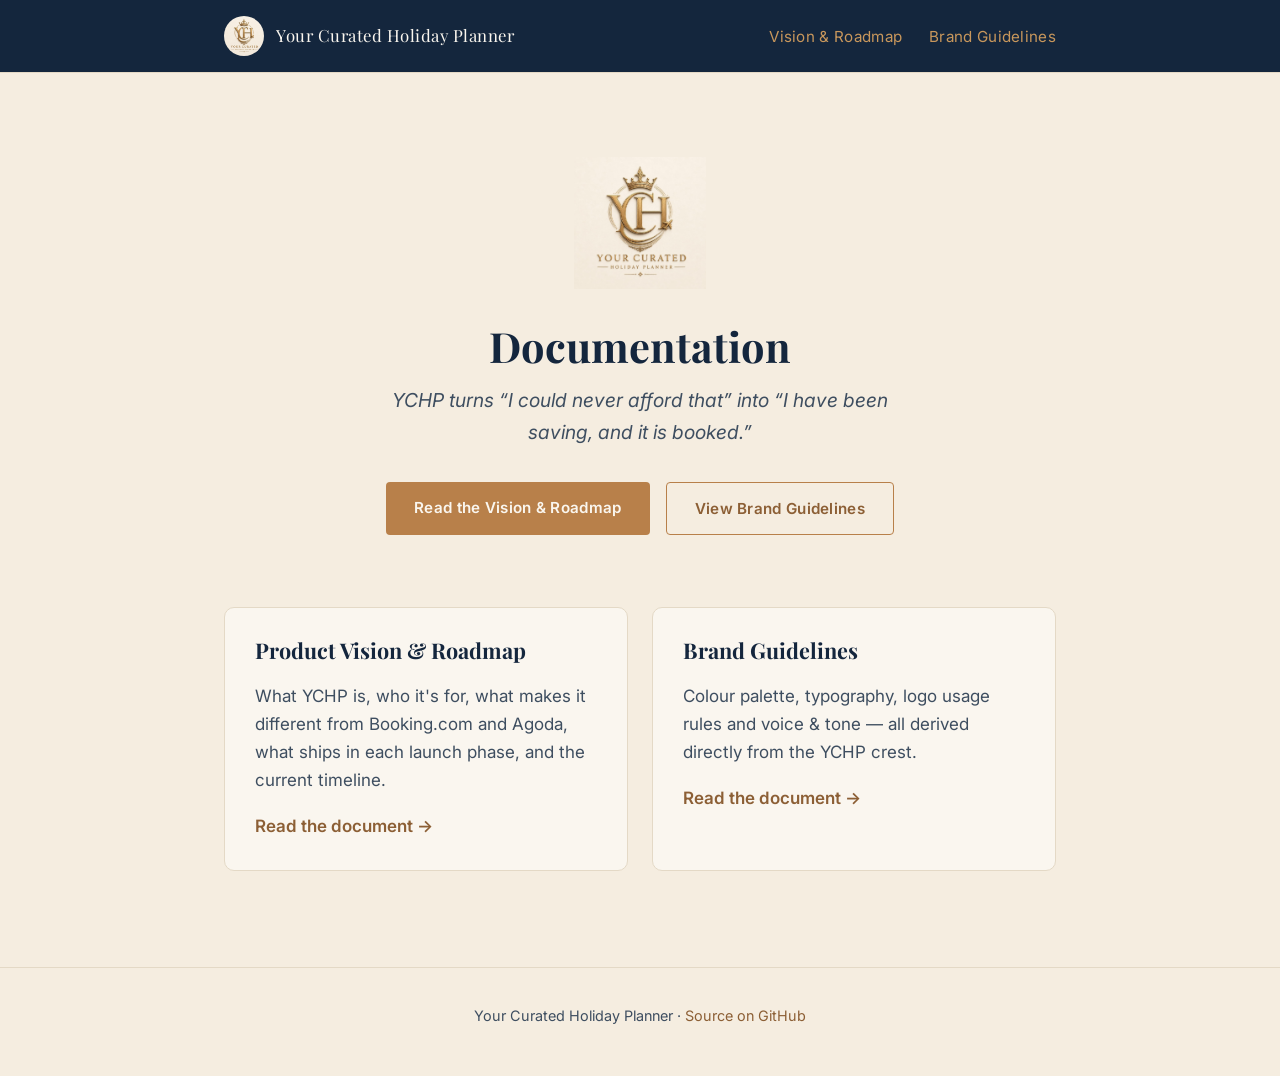
==== site/index.html @ a9d8d068 "Add GitHub Pages site and deployment workflow Publishes the product vision/roadmap and brand guideli" ====
<!doctype html>
<html lang="en">
<head>
<meta charset="utf-8">
<meta name="viewport" content="width=device-width, initial-scale=1">
<title>YCHP — Your Curated Holiday Planner</title>
<meta name="description" content="Documentation for Your Curated Holiday Planner: product vision, roadmap and brand guidelines.">
<link rel="icon" href="assets/logo.jpg">
<link rel="preconnect" href="https://fonts.googleapis.com">
<link rel="preconnect" href="https://fonts.gstatic.com" crossorigin>
<link href="https://fonts.googleapis.com/css2?family=Playfair+Display:wght@600;700&family=Inter:wght@400;500;600;700&display=swap" rel="stylesheet">
<link rel="stylesheet" href="styles.css">
</head>
<body>

<header class="site">
  <div class="wrap">
    <div class="brand-mark">
      <img src="assets/logo.jpg" alt="YCHP crest">
      <span>Your Curated Holiday Planner</span>
    </div>
    <nav class="site">
      <a href="vision-roadmap.html">Vision &amp; Roadmap</a>
      <a href="brand-guidelines.html">Brand Guidelines</a>
    </nav>
  </div>
</header>

<section class="hero">
  <img class="crest" src="assets/logo.jpg" alt="YCHP crest">
  <h1>Documentation</h1>
  <p class="lede">YCHP turns &ldquo;I could never afford that&rdquo; into &ldquo;I have been saving, and it is booked.&rdquo;</p>
  <div class="cta-row">
    <a class="btn btn-primary" href="vision-roadmap.html">Read the Vision &amp; Roadmap</a>
    <a class="btn btn-outline" href="brand-guidelines.html">View Brand Guidelines</a>
  </div>
</section>

<div class="card-grid">
  <div class="card">
    <h2>Product Vision &amp; Roadmap</h2>
    <p>What YCHP is, who it's for, what makes it different from Booking.com and Agoda, what ships in each launch phase, and the current timeline.</p>
    <a class="link" href="vision-roadmap.html">Read the document</a>
  </div>
  <div class="card">
    <h2>Brand Guidelines</h2>
    <p>Colour palette, typography, logo usage rules and voice &amp; tone — all derived directly from the YCHP crest.</p>
    <a class="link" href="brand-guidelines.html">Read the document</a>
  </div>
</div>

<footer class="site">
  Your Curated Holiday Planner &middot; <a href="https://github.com/Delviss/YCHP">Source on GitHub</a>
</footer>

</body>
</html>
---- site/styles.css ----
:root {
  --gold: #B8804A;
  --gold-deep: #8C5F35;
  --gold-light: #C8975C;
  --navy: #14263D;
  --ink-70: #3E4E60;
  --ivory: #F5EDE0;
  --warm-white: #FAF6EF;
  --hairline: #E4D9C6;
  --max-width: 880px;
}

* { box-sizing: border-box; }

html { scroll-behavior: smooth; }

body {
  margin: 0;
  background: var(--ivory);
  color: var(--navy);
  font-family: "Inter", -apple-system, BlinkMacSystemFont, "Segoe UI", sans-serif;
  line-height: 1.65;
  font-size: 17px;
}

h1, h2, h3, .display {
  font-family: "Playfair Display", Georgia, serif;
  color: var(--navy);
  line-height: 1.2;
  font-weight: 700;
}

a { color: var(--gold-deep); text-decoration: none; }
a:hover { text-decoration: underline; }

.wrap {
  max-width: var(--max-width);
  margin: 0 auto;
  padding: 0 24px;
}

/* Header */
header.site {
  background: var(--navy);
  border-bottom: 1px solid var(--hairline);
}
header.site .wrap {
  display: flex;
  align-items: center;
  justify-content: space-between;
  padding-top: 16px;
  padding-bottom: 16px;
  flex-wrap: wrap;
  gap: 12px;
}
.brand-mark {
  display: flex;
  align-items: center;
  gap: 12px;
  color: var(--warm-white);
}
.brand-mark img { height: 40px; width: 40px; border-radius: 50%; }
.brand-mark span {
  font-family: "Playfair Display", Georgia, serif;
  font-size: 1.05rem;
  letter-spacing: 0.03em;
}
nav.site a {
  color: var(--gold-light);
  margin-left: 22px;
  font-size: 0.95rem;
  letter-spacing: 0.02em;
}
nav.site a:hover { color: var(--warm-white); }

/* Hero */
.hero {
  text-align: center;
  padding: 84px 24px 64px;
}
.hero img.crest { width: 132px; margin-bottom: 24px; }
.hero h1 { font-size: 2.6rem; margin: 0 0 14px; }
.hero p.lede {
  font-size: 1.2rem;
  color: var(--ink-70);
  max-width: 560px;
  margin: 0 auto 34px;
  font-style: italic;
}
.hero .cta-row {
  display: flex;
  gap: 16px;
  justify-content: center;
  flex-wrap: wrap;
}

.btn {
  display: inline-block;
  padding: 13px 28px;
  border-radius: 4px;
  font-weight: 600;
  font-size: 0.95rem;
  letter-spacing: 0.02em;
}
.btn-primary { background: var(--gold); color: var(--warm-white); }
.btn-primary:hover { background: var(--gold-deep); text-decoration: none; }
.btn-outline { border: 1px solid var(--gold); color: var(--gold-deep); }
.btn-outline:hover { background: rgba(184,128,74,0.08); text-decoration: none; }

/* Cards for index */
.card-grid {
  display: grid;
  grid-template-columns: 1fr 1fr;
  gap: 24px;
  padding: 8px 24px 96px;
  max-width: var(--max-width);
  margin: 0 auto;
}
@media (max-width: 640px) { .card-grid { grid-template-columns: 1fr; } }

.card {
  background: var(--warm-white);
  border: 1px solid var(--hairline);
  border-radius: 10px;
  padding: 30px;
}
.card h2 { font-size: 1.35rem; margin-top: 0; }
.card p { color: var(--ink-70); margin-bottom: 18px; }
.card a.link { font-weight: 600; }
.card a.link::after { content: " →"; }

/* Page shell (inner pages) */
main.page {
  max-width: var(--max-width);
  margin: 0 auto;
  padding: 56px 24px 100px;
}
main.page h1 { font-size: 2.1rem; margin-bottom: 6px; }
main.page .kicker {
  text-transform: uppercase;
  letter-spacing: 0.12em;
  font-size: 0.78rem;
  color: var(--gold-deep);
  font-weight: 700;
  margin-bottom: 10px;
}
main.page .subtitle { color: var(--ink-70); margin-bottom: 40px; font-size: 1.05rem; }

main.page h2 {
  font-size: 1.5rem;
  margin-top: 52px;
  padding-top: 8px;
  border-top: 1px solid var(--hairline);
}
main.page h2:first-of-type { border-top: none; margin-top: 32px; }
main.page h3 { font-size: 1.15rem; margin-top: 30px; }

main.page blockquote {
  margin: 28px 0;
  padding: 20px 24px;
  background: var(--warm-white);
  border-left: 4px solid var(--gold);
  border-radius: 6px;
  font-family: "Playfair Display", Georgia, serif;
  font-size: 1.2rem;
  font-style: italic;
  color: var(--navy);
}

main.page table {
  width: 100%;
  border-collapse: collapse;
  margin: 20px 0 8px;
  font-size: 0.95rem;
}
main.page th, main.page td {
  text-align: left;
  padding: 10px 14px;
  border-bottom: 1px solid var(--hairline);
  vertical-align: top;
}
main.page th {
  color: var(--gold-deep);
  font-size: 0.8rem;
  text-transform: uppercase;
  letter-spacing: 0.06em;
}

main.page ul, main.page ol { padding-left: 22px; }
main.page li { margin-bottom: 8px; }

main.page code {
  background: var(--warm-white);
  border: 1px solid var(--hairline);
  border-radius: 4px;
  padding: 1px 6px;
  font-size: 0.88em;
}

.note {
  background: var(--warm-white);
  border: 1px solid var(--hairline);
  border-radius: 8px;
  padding: 16px 20px;
  margin: 22px 0;
  font-size: 0.95rem;
  color: var(--ink-70);
}

/* Swatches */
.swatch-grid {
  display: grid;
  grid-template-columns: repeat(auto-fill, minmax(160px, 1fr));
  gap: 18px;
  margin: 24px 0 8px;
}
.swatch {
  border: 1px solid var(--hairline);
  border-radius: 10px;
  overflow: hidden;
  background: var(--warm-white);
}
.swatch .fill { height: 72px; }
.swatch .meta { padding: 12px 14px; }
.swatch .meta .name { font-weight: 600; font-size: 0.92rem; }
.swatch .meta .hex { font-size: 0.82rem; color: var(--ink-70); font-family: monospace; }

.type-sample {
  border: 1px solid var(--hairline);
  border-radius: 10px;
  padding: 24px;
  margin: 16px 0;
  background: var(--warm-white);
}
.type-sample .label {
  text-transform: uppercase;
  letter-spacing: 0.08em;
  font-size: 0.72rem;
  color: var(--gold-deep);
  font-weight: 700;
  margin-bottom: 10px;
}
.type-sample .serif-demo { font-family: "Playfair Display", Georgia, serif; font-size: 2rem; }
.type-sample .sans-demo { font-family: "Inter", sans-serif; font-size: 1.1rem; }

.crest-frame {
  text-align: center;
  margin: 24px 0 32px;
}
.crest-frame img {
  width: 200px;
  border-radius: 12px;
  border: 1px solid var(--hairline);
  background: var(--ivory);
  padding: 16px;
}

/* Footer */
footer.site {
  border-top: 1px solid var(--hairline);
  padding: 36px 24px 48px;
  text-align: center;
  color: var(--ink-70);
  font-size: 0.9rem;
}
footer.site a { color: var(--gold-deep); }
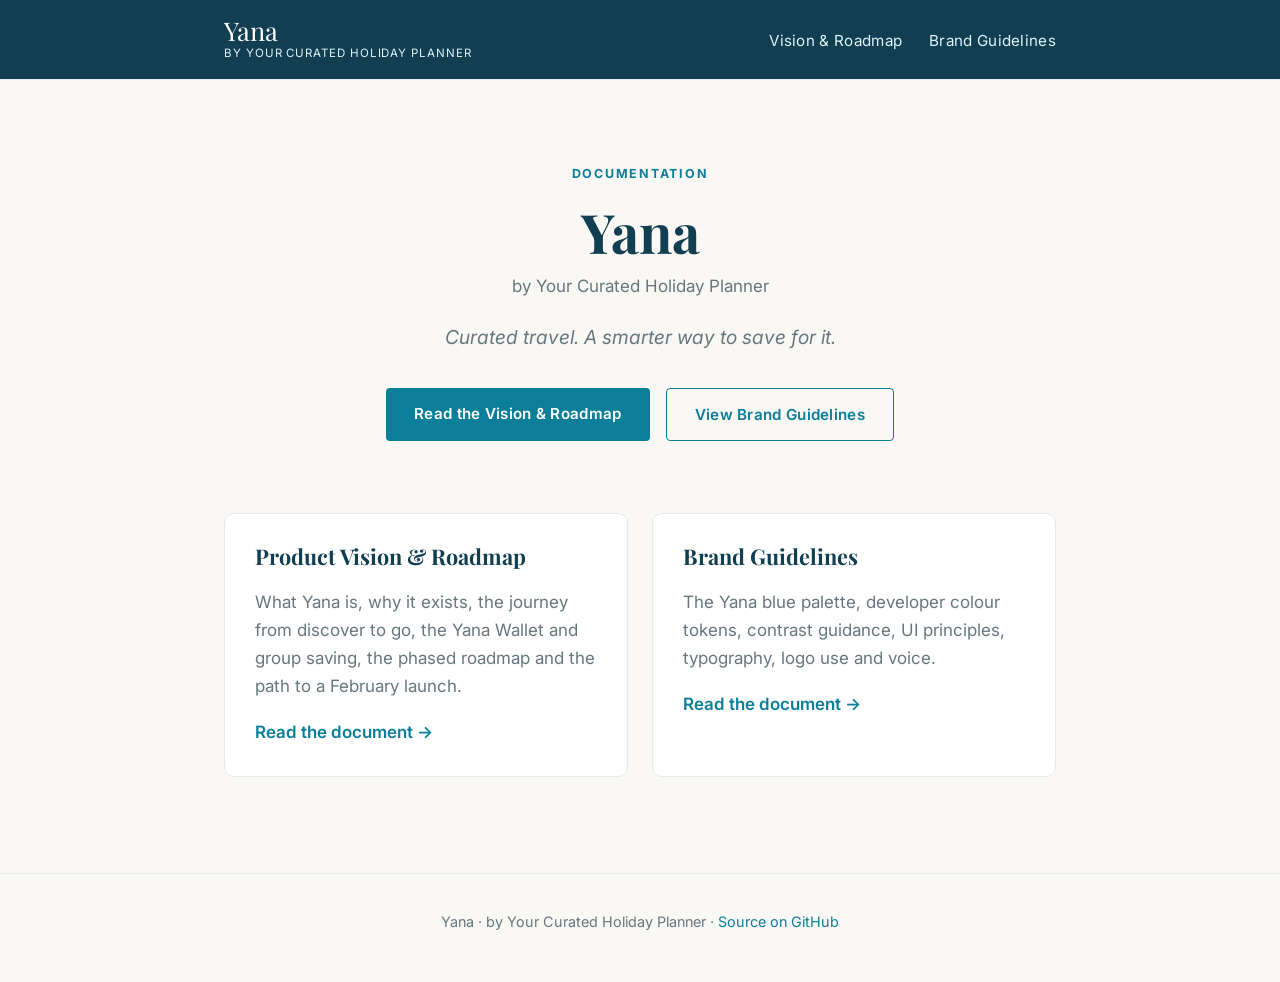
==== commit 021a7413: "Update docs to the Yana Product Vision & Roadmap v1.0 Rebrand the product documentation as Yana by Y" ====
--- a/site/index.html
+++ b/site/index.html
@@ -3,8 +3,8 @@
 <head>
 <meta charset="utf-8">
 <meta name="viewport" content="width=device-width, initial-scale=1">
-<title>YCHP — Your Curated Holiday Planner</title>
-<meta name="description" content="Documentation for Your Curated Holiday Planner: product vision, roadmap and brand guidelines.">
+<title>Yana — by Your Curated Holiday Planner</title>
+<meta name="description" content="Documentation for Yana by Your Curated Holiday Planner: product vision, roadmap and brand guidelines.">
 <link rel="icon" href="assets/logo.jpg">
 <link rel="preconnect" href="https://fonts.googleapis.com">
 <link rel="preconnect" href="https://fonts.gstatic.com" crossorigin>
@@ -15,10 +15,10 @@
 
 <header class="site">
   <div class="wrap">
-    <div class="brand-mark">
-      <img src="assets/logo.jpg" alt="YCHP crest">
-      <span>Your Curated Holiday Planner</span>
-    </div>
+    <a class="brand-mark" href="index.html">
+      <span class="wordmark">Yana</span>
+      <span class="endorse">by Your Curated Holiday Planner</span>
+    </a>
     <nav class="site">
       <a href="vision-roadmap.html">Vision &amp; Roadmap</a>
       <a href="brand-guidelines.html">Brand Guidelines</a>
@@ -27,9 +27,10 @@
 </header>
 
 <section class="hero">
-  <img class="crest" src="assets/logo.jpg" alt="YCHP crest">
-  <h1>Documentation</h1>
-  <p class="lede">YCHP turns &ldquo;I could never afford that&rdquo; into &ldquo;I have been saving, and it is booked.&rdquo;</p>
+  <div class="eyebrow">Documentation</div>
+  <h1>Yana</h1>
+  <p class="endorse-line">by Your Curated Holiday Planner</p>
+  <p class="lede">Curated travel. A smarter way to save for it.</p>
   <div class="cta-row">
     <a class="btn btn-primary" href="vision-roadmap.html">Read the Vision &amp; Roadmap</a>
     <a class="btn btn-outline" href="brand-guidelines.html">View Brand Guidelines</a>
@@ -39,18 +40,18 @@
 <div class="card-grid">
   <div class="card">
     <h2>Product Vision &amp; Roadmap</h2>
-    <p>What YCHP is, who it's for, what makes it different from Booking.com and Agoda, what ships in each launch phase, and the current timeline.</p>
+    <p>What Yana is, why it exists, the journey from discover to go, the Yana Wallet and group saving, the phased roadmap and the path to a February launch.</p>
     <a class="link" href="vision-roadmap.html">Read the document</a>
   </div>
   <div class="card">
     <h2>Brand Guidelines</h2>
-    <p>Colour palette, typography, logo usage rules and voice &amp; tone — all derived directly from the YCHP crest.</p>
+    <p>The Yana blue palette, developer colour tokens, contrast guidance, UI principles, typography, logo use and voice.</p>
     <a class="link" href="brand-guidelines.html">Read the document</a>
   </div>
 </div>
 
 <footer class="site">
-  Your Curated Holiday Planner &middot; <a href="https://github.com/Delviss/YCHP">Source on GitHub</a>
+  Yana &middot; by Your Curated Holiday Planner &middot; <a href="https://github.com/Delviss/YCHP">Source on GitHub</a>
 </footer>
 
 </body>
--- a/site/styles.css
+++ b/site/styles.css
@@ -1,12 +1,15 @@
 :root {
-  --gold: #B8804A;
-  --gold-deep: #8C5F35;
-  --gold-light: #C8975C;
-  --navy: #14263D;
-  --ink-70: #3E4E60;
-  --ivory: #F5EDE0;
-  --warm-white: #FAF6EF;
-  --hairline: #E4D9C6;
+  /* Yana colour tokens (see docs/brand/brand-guidelines.md) */
+  --brand-primary: #18A6C9;
+  --brand-primary-strong: #0B7E99;
+  --brand-deep: #123E52;
+  --brand-tint: #DDF4F8;
+  --brand-sand: #E8D8C3;
+  --surface-background: #FAF8F4;
+  --surface-card: #FFFFFF;
+  --text-primary: #19282E;
+  --text-secondary: #66777D;
+  --border-default: #E5EBED;
   --max-width: 880px;
 }
 
@@ -16,8 +19,8 @@
 
 body {
   margin: 0;
-  background: var(--ivory);
-  color: var(--navy);
+  background: var(--surface-background);
+  color: var(--text-primary);
   font-family: "Inter", -apple-system, BlinkMacSystemFont, "Segoe UI", sans-serif;
   line-height: 1.65;
   font-size: 17px;
@@ -25,12 +28,12 @@
 
 h1, h2, h3, .display {
   font-family: "Playfair Display", Georgia, serif;
-  color: var(--navy);
+  color: var(--brand-deep);
   line-height: 1.2;
   font-weight: 700;
 }
 
-a { color: var(--gold-deep); text-decoration: none; }
+a { color: var(--brand-primary-strong); text-decoration: none; }
 a:hover { text-decoration: underline; }
 
 .wrap {
@@ -41,8 +44,8 @@
 
 /* Header */
 header.site {
-  background: var(--navy);
-  border-bottom: 1px solid var(--hairline);
+  background: var(--brand-deep);
+  border-bottom: 1px solid var(--border-default);
 }
 header.site .wrap {
   display: flex;
@@ -57,32 +60,48 @@
   display: flex;
   align-items: center;
   gap: 12px;
-  color: var(--warm-white);
-}
-.brand-mark img { height: 40px; width: 40px; border-radius: 50%; }
-.brand-mark span {
+  color: var(--surface-card);
+}
+.brand-mark { flex-direction: column; align-items: flex-start; gap: 0; }
+.brand-mark:hover { text-decoration: none; }
+.brand-mark .wordmark {
   font-family: "Playfair Display", Georgia, serif;
-  font-size: 1.05rem;
-  letter-spacing: 0.03em;
+  font-size: 1.6rem;
+  line-height: 1.1;
+  color: #FFFFFF;
+}
+.brand-mark .endorse {
+  font-size: 0.72rem;
+  letter-spacing: 0.08em;
+  text-transform: uppercase;
+  color: var(--brand-tint);
 }
 nav.site a {
-  color: var(--gold-light);
+  color: var(--brand-tint);
   margin-left: 22px;
   font-size: 0.95rem;
   letter-spacing: 0.02em;
 }
-nav.site a:hover { color: var(--warm-white); }
+nav.site a:hover { color: #FFFFFF; }
 
 /* Hero */
 .hero {
   text-align: center;
   padding: 84px 24px 64px;
 }
-.hero img.crest { width: 132px; margin-bottom: 24px; }
-.hero h1 { font-size: 2.6rem; margin: 0 0 14px; }
+.hero .eyebrow {
+  text-transform: uppercase;
+  letter-spacing: 0.14em;
+  font-size: 0.78rem;
+  font-weight: 700;
+  color: var(--brand-primary-strong);
+  margin-bottom: 14px;
+}
+.hero h1 { font-size: 3.4rem; margin: 0 0 8px; }
+.hero .endorse-line { color: var(--text-secondary); margin: 0 0 22px; }
 .hero p.lede {
   font-size: 1.2rem;
-  color: var(--ink-70);
+  color: var(--text-secondary);
   max-width: 560px;
   margin: 0 auto 34px;
   font-style: italic;
@@ -102,10 +121,10 @@
   font-size: 0.95rem;
   letter-spacing: 0.02em;
 }
-.btn-primary { background: var(--gold); color: var(--warm-white); }
-.btn-primary:hover { background: var(--gold-deep); text-decoration: none; }
-.btn-outline { border: 1px solid var(--gold); color: var(--gold-deep); }
-.btn-outline:hover { background: rgba(184,128,74,0.08); text-decoration: none; }
+.btn-primary { background: var(--brand-primary-strong); color: var(--surface-card); }
+.btn-primary:hover { background: var(--brand-primary-strong); text-decoration: none; }
+.btn-outline { border: 1px solid var(--brand-primary-strong); color: var(--brand-primary-strong); }
+.btn-outline:hover { background: var(--brand-tint); text-decoration: none; }
 
 /* Cards for index */
 .card-grid {
@@ -119,13 +138,13 @@
 @media (max-width: 640px) { .card-grid { grid-template-columns: 1fr; } }
 
 .card {
-  background: var(--warm-white);
-  border: 1px solid var(--hairline);
+  background: var(--surface-card);
+  border: 1px solid var(--border-default);
   border-radius: 10px;
   padding: 30px;
 }
 .card h2 { font-size: 1.35rem; margin-top: 0; }
-.card p { color: var(--ink-70); margin-bottom: 18px; }
+.card p { color: var(--text-secondary); margin-bottom: 18px; }
 .card a.link { font-weight: 600; }
 .card a.link::after { content: " →"; }
 
@@ -140,17 +159,17 @@
   text-transform: uppercase;
   letter-spacing: 0.12em;
   font-size: 0.78rem;
-  color: var(--gold-deep);
+  color: var(--brand-primary-strong);
   font-weight: 700;
   margin-bottom: 10px;
 }
-main.page .subtitle { color: var(--ink-70); margin-bottom: 40px; font-size: 1.05rem; }
+main.page .subtitle { color: var(--text-secondary); margin-bottom: 40px; font-size: 1.05rem; }
 
 main.page h2 {
   font-size: 1.5rem;
   margin-top: 52px;
   padding-top: 8px;
-  border-top: 1px solid var(--hairline);
+  border-top: 1px solid var(--border-default);
 }
 main.page h2:first-of-type { border-top: none; margin-top: 32px; }
 main.page h3 { font-size: 1.15rem; margin-top: 30px; }
@@ -158,14 +177,16 @@
 main.page blockquote {
   margin: 28px 0;
   padding: 20px 24px;
-  background: var(--warm-white);
-  border-left: 4px solid var(--gold);
+  background: var(--brand-tint);
+  border-left: 4px solid var(--brand-primary);
   border-radius: 6px;
-  font-family: "Playfair Display", Georgia, serif;
-  font-size: 1.2rem;
-  font-style: italic;
-  color: var(--navy);
-}
+  color: var(--brand-deep);
+}
+main.page blockquote p { margin: 0 0 8px; }
+main.page blockquote p:last-child { margin-bottom: 0; }
+main.page blockquote ul { margin: 8px 0 0; }
+.table-wrap { overflow-x: auto; }
+main.page img { max-width: 160px; display: block; margin: 16px 0; }
 
 main.page table {
   width: 100%;
@@ -176,11 +197,11 @@
 main.page th, main.page td {
   text-align: left;
   padding: 10px 14px;
-  border-bottom: 1px solid var(--hairline);
+  border-bottom: 1px solid var(--border-default);
   vertical-align: top;
 }
 main.page th {
-  color: var(--gold-deep);
+  color: var(--brand-primary-strong);
   font-size: 0.8rem;
   text-transform: uppercase;
   letter-spacing: 0.06em;
@@ -190,21 +211,21 @@
 main.page li { margin-bottom: 8px; }
 
 main.page code {
-  background: var(--warm-white);
-  border: 1px solid var(--hairline);
+  background: var(--surface-card);
+  border: 1px solid var(--border-default);
   border-radius: 4px;
   padding: 1px 6px;
   font-size: 0.88em;
 }
 
 .note {
-  background: var(--warm-white);
-  border: 1px solid var(--hairline);
+  background: var(--surface-card);
+  border: 1px solid var(--border-default);
   border-radius: 8px;
   padding: 16px 20px;
   margin: 22px 0;
   font-size: 0.95rem;
-  color: var(--ink-70);
+  color: var(--text-secondary);
 }
 
 /* Swatches */
@@ -215,28 +236,28 @@
   margin: 24px 0 8px;
 }
 .swatch {
-  border: 1px solid var(--hairline);
+  border: 1px solid var(--border-default);
   border-radius: 10px;
   overflow: hidden;
-  background: var(--warm-white);
+  background: var(--surface-card);
 }
 .swatch .fill { height: 72px; }
 .swatch .meta { padding: 12px 14px; }
 .swatch .meta .name { font-weight: 600; font-size: 0.92rem; }
-.swatch .meta .hex { font-size: 0.82rem; color: var(--ink-70); font-family: monospace; }
+.swatch .meta .hex { font-size: 0.82rem; color: var(--text-secondary); font-family: monospace; }
 
 .type-sample {
-  border: 1px solid var(--hairline);
+  border: 1px solid var(--border-default);
   border-radius: 10px;
   padding: 24px;
   margin: 16px 0;
-  background: var(--warm-white);
+  background: var(--surface-card);
 }
 .type-sample .label {
   text-transform: uppercase;
   letter-spacing: 0.08em;
   font-size: 0.72rem;
-  color: var(--gold-deep);
+  color: var(--brand-primary-strong);
   font-weight: 700;
   margin-bottom: 10px;
 }
@@ -250,17 +271,17 @@
 .crest-frame img {
   width: 200px;
   border-radius: 12px;
-  border: 1px solid var(--hairline);
-  background: var(--ivory);
+  border: 1px solid var(--border-default);
+  background: var(--surface-background);
   padding: 16px;
 }
 
 /* Footer */
 footer.site {
-  border-top: 1px solid var(--hairline);
+  border-top: 1px solid var(--border-default);
   padding: 36px 24px 48px;
   text-align: center;
-  color: var(--ink-70);
+  color: var(--text-secondary);
   font-size: 0.9rem;
 }
-footer.site a { color: var(--gold-deep); }
+footer.site a { color: var(--brand-primary-strong); }
